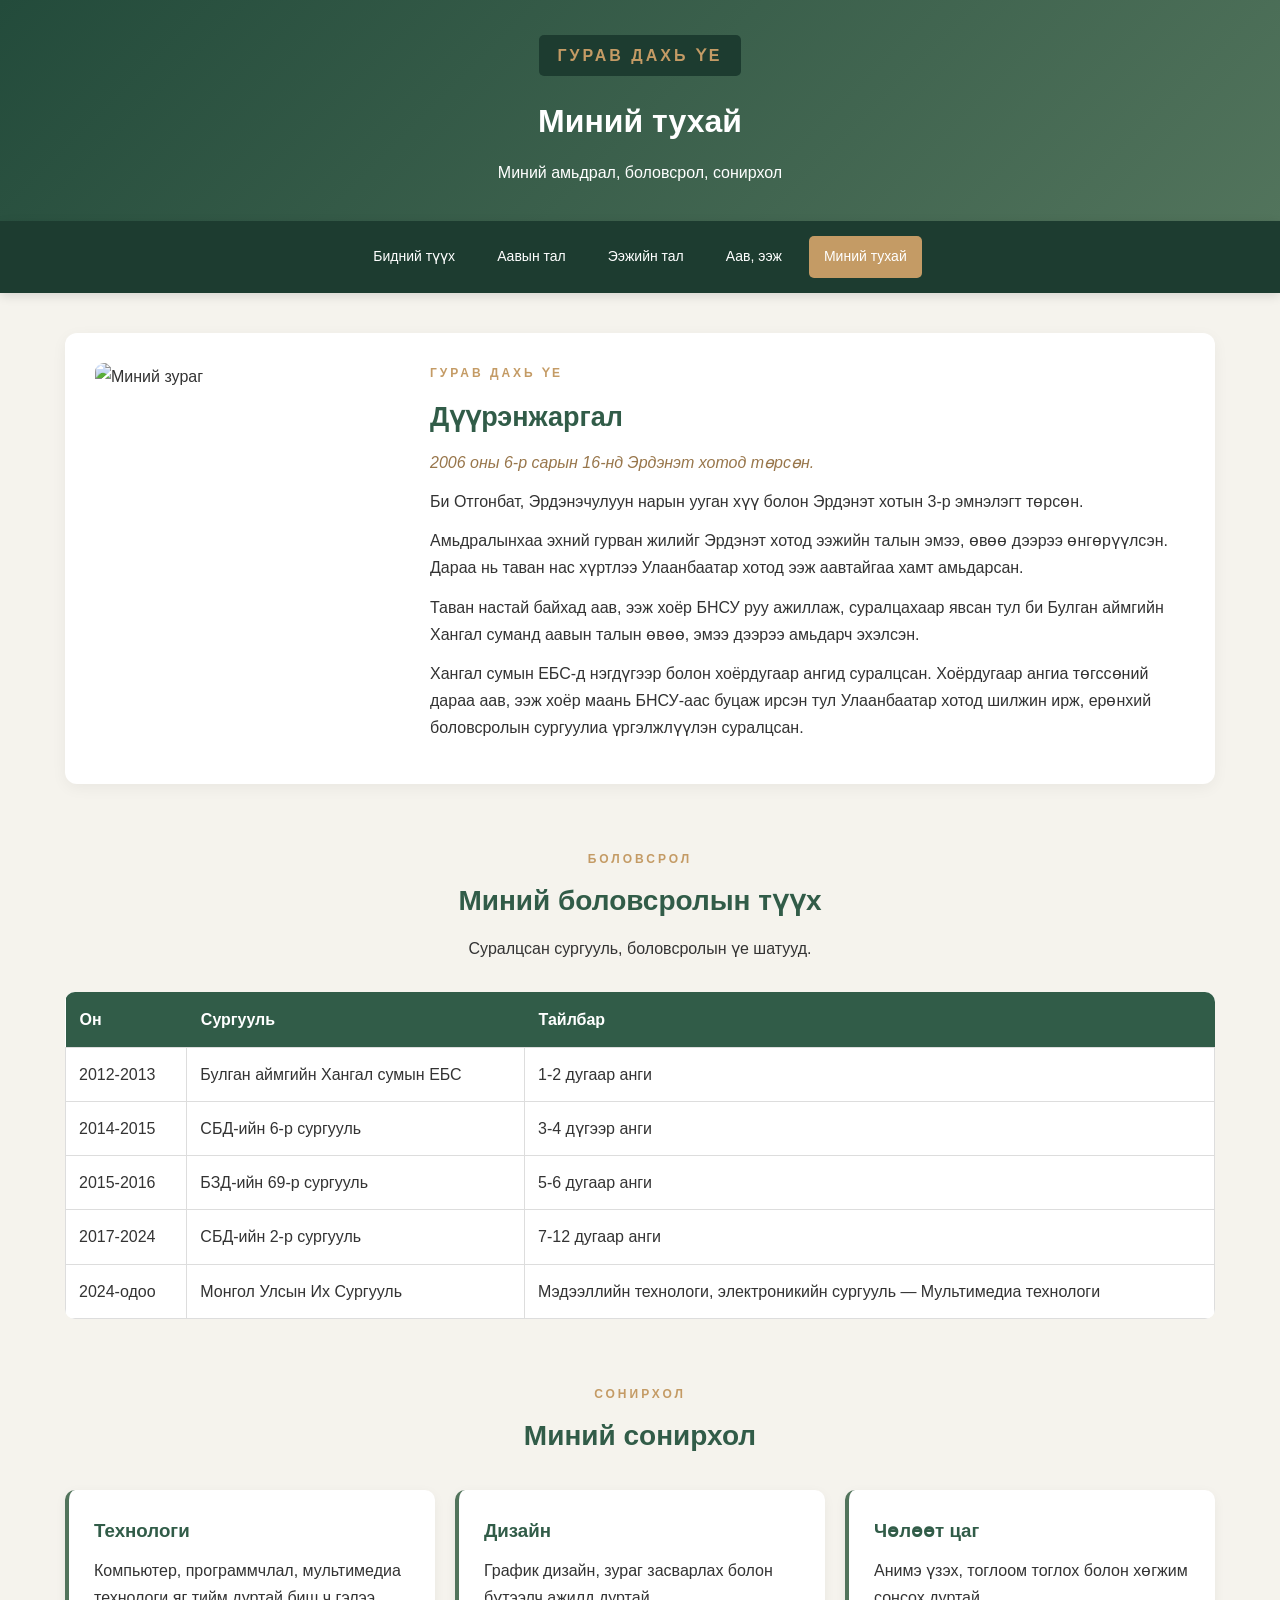
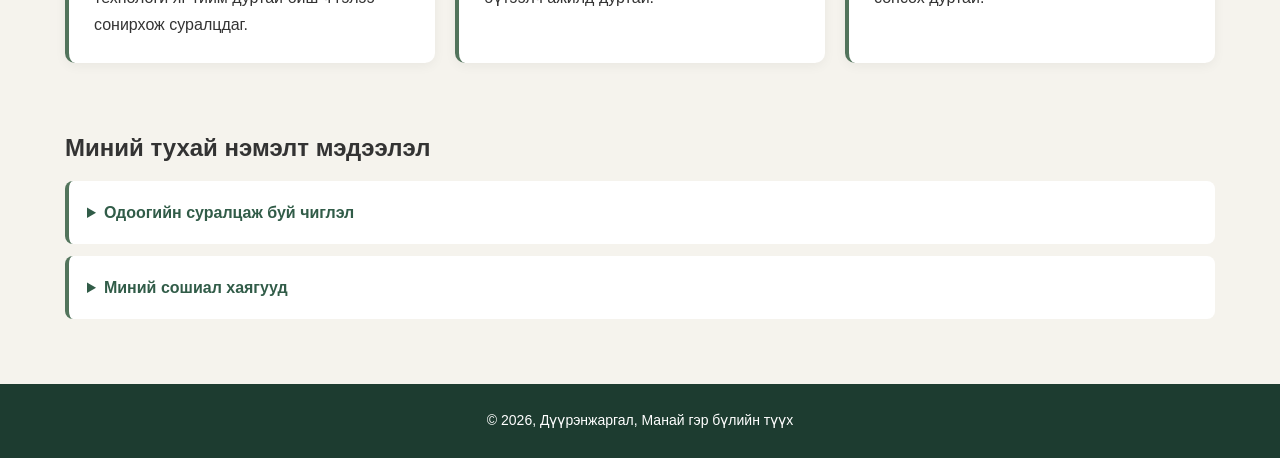
==== about-me.html @ 6577aba9 "Initial commit" ====
<!DOCTYPE html>
<html lang="mn">
<head>
    <meta charset="UTF-8">
    <meta name="viewport" content="width=device-width, initial-scale=1.0">
    <title>Миний тухай</title>
    <link rel="stylesheet" href="css/style.css">
</head>
<body>

<header class="hero small-hero">
    <p class="eyebrow">ГУРАВ ДАХЬ ҮЕ</p>
    <h1>Миний тухай</h1>
    <p>Миний амьдрал, боловсрол, сонирхол</p>
</header>

<nav class="navbar">
    <div class="nav-links">
        <a href="index.html">Бидний түүх</a>
        <a href="father-side.html">Аавын тал</a>
        <a href="mother-side.html">Ээжийн тал</a>
        <a href="parents.html">Аав, ээж</a>
        <a href="about-me.html" class="active">Миний тухай</a>
    </div>
</nav>

<main class="container">

    <section class="profile-section">
        <div class="profile-image">
            <img src="images/me.jpg" alt="Миний зураг">
        </div>

        <div class="profile-content">
            <p class="eyebrow">ГУРАВ ДАХЬ ҮЕ</p>
            <h2>Дүүрэнжаргал</h2>
            <p class="profile-meta">2006 оны 6-р сарын 16-нд Эрдэнэт хотод төрсөн.</p>

            <p>
                Би Отгонбат, Эрдэнэчулуун нарын ууган хүү болон
                Эрдэнэт хотын 3-р эмнэлэгт төрсөн.
            </p>

            <p>
                Амьдралынхаа эхний гурван жилийг Эрдэнэт хотод ээжийн талын эмээ, өвөө дээрээ
                өнгөрүүлсэн. Дараа нь таван нас хүртлээ Улаанбаатар хотод
                ээж аавтайгаа хамт амьдарсан.
            </p>

            <p>
                Таван настай байхад аав, ээж хоёр БНСУ руу ажиллаж,
                суралцахаар явсан тул би Булган аймгийн Хангал суманд
                аавын талын өвөө, эмээ дээрээ амьдарч эхэлсэн.
            </p>

            <p>
                Хангал сумын ЕБС-д нэгдүгээр болон хоёрдугаар ангид
                суралцсан. Хоёрдугаар ангиа төгссөний дараа аав, ээж
                хоёр маань БНСУ-аас буцаж ирсэн тул Улаанбаатар хотод шилжин ирж,
                ерөнхий боловсролын сургуулиа үргэлжлүүлэн суралцсан.
            </p>
        </div>
    </section>

    <section class="section">
        <div class="section-heading">
            <p class="eyebrow">БОЛОВСРОЛ</p>
            <h2>Миний боловсролын түүх</h2>
            <p>Суралцсан сургууль, боловсролын үе шатууд.</p>
        </div>

        <div class="table-wrapper">
            <table class="history-table">
                <thead>
                    <tr>
                        <th>Он</th>
                        <th>Сургууль</th>
                        <th>Тайлбар</th>
                    </tr>
                </thead>
                <tbody>
                    <tr>
                        <td>2012-2013</td>
                        <td>Булган аймгийн Хангал сумын ЕБС</td>
                        <td>1-2 дугаар анги</td>
                    </tr>
                    <tr>
                        <td>2014-2015</td>
                        <td>СБД-ийн 6-р сургууль</td>
                        <td>3-4 дүгээр анги</td>
                    </tr>
                    <tr>
                        <td>2015-2016</td>
                        <td>БЗД-ийн 69-р сургууль</td>
                        <td>5-6 дугаар анги</td>
                    </tr>
                    <tr>
                        <td>2017-2024</td>
                        <td>СБД-ийн 2-р сургууль</td>
                        <td>7-12 дугаар анги</td>
                    </tr>
                    <tr>
                        <td>2024-одоо</td>
                        <td>Монгол Улсын Их Сургууль</td>
                        <td>Мэдээллийн технологи, электроникийн сургууль — Мультимедиа технологи</td>
                    </tr>
                </tbody>
            </table>
        </div>
    </section>

    <section class="section">
        <div class="section-heading">
            <p class="eyebrow">СОНИРХОЛ</p>
            <h2>Миний сонирхол</h2>
        </div>

        <div class="three-columns">
            <article class="info-card">
                <h3>Технологи</h3>
                <p>Компьютер, программчлал, мультимедиа технологи яг тийм дуртай биш ч гэлээ сонирхож суралцдаг.</p>
            </article>

            <article class="info-card">
                <h3>Дизайн</h3>
                <p>График дизайн, зураг засварлах болон бүтээлч ажилд дуртай.</p>
            </article>

            <article class="info-card">
                <h3>Чөлөөт цаг</h3>
                <p>Анимэ үзэх, тоглоом тоглох болон хөгжим сонсох дуртай.</p>
            </article>
        </div>
    </section>

    <section class="section">
        <h2>Миний тухай нэмэлт мэдээлэл</h2>

        <details class="details-box">
            <summary>Одоогийн суралцаж буй чиглэл</summary>
            <p>
                Монгол Улсын Их Сургуулийн Мэдээллийн технологи,
                электроникийн сургуульд Мультимедиа технологийн
                чиглэлээр 3 дахь жилдээ суралцаж байна.
            </p>
        <p>
            Мультимедиа үндэс хичээлийн хүрээнд хийсэн
            бие даалтын ажлын бичлэг:
        </p>

        <a href="https://youtu.be/EFzO6CyvXyM?si=iTK5WCOiN3YHfoqz" target="_blank" rel="noopener noreferrer">
            <strong>YouTube дээр үзэх ↗</strong>
        </a>
    </details>

    <details class="details-box">
        <summary>Миний сошиал хаягууд</summary>

       <ul class="social-list">
        <li>
            <a href="https://www.instagram.com/duureenee_" target="_blank">Instagram</a>
        </li>
        <li>
            <a href="https://www.tiktok.com/@duureenee_?_r=1&_d=secCgYIASAHKAESPgo8j7yW2O2KAhLPruUxQSbtPMf03TEg50gJIzkhaP%2B1NIaPy%2BDslKJ%2FJIAg46CymDHPN7k2KRe9iY%2FRNoeLGgA%3D&_svg=1&checksum=2dd35c135b366a93d84dca21e876f95ca469c2e5ef000455eccaebfed2e9257a&item_author_type=1&reflow_sign_scene=7&rgssign=8.1.teAR1qZC9jIPKeew7ud1ng&sec_uid=MS4wLjABAAAAX5sRuEu1v2vLF45dK7wV9_Ve76e9AamxKpC_0fDRvYIUpPPIGw77Z9GDJSV2_k1_&sec_user_id=MS4wLjABAAAAX5sRuEu1v2vLF45dK7wV9_Ve76e9AamxKpC_0fDRvYIUpPPIGw77Z9GDJSV2_k1_&share_app_id=1233&share_author_id=6842816240626041861&share_link_id=9626656A-C388-4F99-AD65-F47573C6F922&share_region=MN&share_scene=1&sharer_language=en&social_share_type=4&source=h5_m&timestamp=1793550950&tt_from=copy&u_code=dd5gegm5gfdmmf&ug_btm=b0%2Cb0&user_id=6842816240626041861&utm_campaign=client_share&utm_medium=ios&utm_source=copy" target="_blank">TikTok</a>
        </li>
        <li>
            <a href="https://myanimelist.net/profile/duureenee?fbclid=IwVERDUAVUSlVleHRuA2FlbQIxMABwZG9mBWZkaWQWURbY0_G-WnhKmyNKahvS2L7gHcFxB3NydGMGYXBwX2lkCjY2Mjg1NjgzNzkAAR9ciQbsytD7GZ3TfmYDqZSru9wE37VJFkavtP6SkW127RtyiBxyV8KncRisOA_aem_poY-aoRYhwtYkMkJLmKjZQ" target="_blank">MyAnimeList</a>
        </li>
    </ul>
    </details>
</section>

</main>

<footer>
    <p>© 2026, Дүүрэнжаргал, Манай гэр бүлийн түүх</p>
</footer>

</body>
</html>
---- css/style.css ----
/* Үндсэн тохиргоо */
* {
    margin: 0;
    padding: 0;
    box-sizing: border-box;
}

html {
    scroll-behavior: smooth;
}

body {
    font-family: Arial, sans-serif;
    background-color: #f5f3ed;
    color: #333333;
    line-height: 1.7;
}

/* Дээд хэсэг */
.hero {
    background: linear-gradient(135deg, #234b3b, #52745c);
    color: white;
    text-align: center;
    padding: 65px 20px;
    min-height: 260px;
    display: flex;
    flex-direction: column;
    justify-content: center;
    align-items: center;
}

.hero h1 {
    font-size: 38px;
    margin: 10px 0;
}

.hero p {
    font-size: 16px;
}

.small-hero {
    min-height: 200px;
    padding: 35px 20px;
}

.small-hero h1 {
    font-size: 32px;
}

.eyebrow {
    color: #c49b65;
    font-size: 12px;
    font-weight: bold;
    letter-spacing: 3px;
    margin-bottom: 8px;
}

/* Цэс */
.navbar {
    background-color: #1d3c30;
    position: sticky;
    top: 0;
    z-index: 100;
    box-shadow: 0 3px 10px rgba(0, 0, 0, 0.12);
}

.nav-links {
    display: flex;
    justify-content: center;
    align-items: center;
    gap: 12px;
    flex-wrap: wrap;
    padding: 15px 10px;
}

.nav-links a {
    color: white;
    text-decoration: none;
    padding: 9px 15px;
    border-radius: 5px;
    font-size: 14px;
    transition: 0.3s;
}

.nav-links a:hover {
    background-color: #52745c;
    color: #ffffff;
}

.nav-links a:visited {
    color: #e5e5e5;
}

.nav-links a:active {
    background-color: #c49b65;
}

.nav-links a.active {
    background-color: #c49b65;
    color: white;
}

/* Үндсэн агуулга */
.container {
    width: 90%;
    max-width: 1150px;
    margin: 40px auto;
}

.section {
    margin: 65px 0;
}

.section-heading {
    text-align: center;
    margin-bottom: 30px;
}

.section-heading h2 {
    color: #315c48;
    font-size: 28px;
    margin-bottom: 10px;
}

/* Нүүр хуудасны танилцуулга */
.intro-section {
    display: flex;
    align-items: center;
    gap: 40px;
    background-color: white;
    padding: 35px;
    border-radius: 12px;
    box-shadow: 0 4px 15px rgba(0, 0, 0, 0.06);
}

.intro-text {
    flex: 1;
}

.intro-text h2 {
    color: #315c48;
    font-size: 29px;
    margin-bottom: 15px;
}

.intro-text p {
    margin-bottom: 12px;
}

.intro-image {
    flex: 1;
}

.intro-image img {
    width: 100%;
    height: 300px;
    object-fit: cover;
    border-radius: 10px;
}

/* Гэр бүлийн мод */
.family-tree {
    background-color: #ffffff;
    padding: 35px 20px;
    border-radius: 12px;
    text-align: center;
}

.tree-level {
    display: flex;
    justify-content: center;
    align-items: stretch;
    gap: 30px;
    flex-wrap: wrap;
}

.tree-card {
    background-color: #f5f3ed;
    border: 1px solid #d9dfd6;
    border-top: 5px solid #52745c;
    border-radius: 9px;
    padding: 22px;
    width: 260px;
    box-shadow: 0 3px 10px rgba(0, 0, 0, 0.05);
}

.tree-card h3 {
    color: #315c48;
    margin-bottom: 12px;
}

.tree-card a {
    display: inline-block;
    color: #315c48;
    font-weight: bold;
    margin-top: 12px;
    text-decoration: none;
}

.tree-card a:hover {
    color: #c49b65;
}

.highlight-card {
    background-color: #315c48;
    color: white;
    border-top-color: #c49b65;
}

.highlight-card h3 {
    color: white;
}

.tree-connector {
    color: #c49b65;
    font-size: 30px;
    margin: 10px 0;
}

/* Мэдээллийн карт */
.three-columns {
    display: grid;
    grid-template-columns: repeat(3, 1fr);
    gap: 20px;
}

.info-card {
    background-color: white;
    padding: 25px;
    border-radius: 10px;
    border-left: 4px solid #52745c;
    box-shadow: 0 3px 12px rgba(0, 0, 0, 0.05);
    transition: 0.3s;
}

.info-card:hover {
    transform: translateY(-5px);
}

.info-card h3 {
    color: #315c48;
    margin-bottom: 10px;
}

/* Намтрын хэсэг */
.profile-section {
    display: flex;
    align-items: flex-start;
    gap: 35px;
    background-color: white;
    padding: 30px;
    margin-bottom: 40px;
    border-radius: 12px;
    box-shadow: 0 4px 15px rgba(0, 0, 0, 0.05);
}

.profile-image {
    width: 300px;
    flex-shrink: 0;
}

.profile-image img {
    width: 100%;
    height: 350px;
    object-fit: cover;
    border-radius: 9px;
}

.profile-content {
    flex: 1;
}

.profile-content h2 {
    color: #315c48;
    font-size: 27px;
    margin-bottom: 8px;
}

.profile-content h3 {
    color: #52745c;
    margin-top: 22px;
    margin-bottom: 8px;
}

.profile-content p {
    margin-bottom: 12px;
}

.profile-content ul {
    padding-left: 22px;
    margin-bottom: 15px;
}

.profile-content li {
    margin-bottom: 6px;
}

.profile-meta {
    color: #98764b;
    font-style: italic;
    margin-bottom: 18px;
}

/* Хүүхдүүдийн жагсаалт */
.children-list {
    display: grid;
    grid-template-columns: repeat(2, 1fr);
    gap: 10px;
    margin: 15px 0;
}

.children-list div {
    background-color: #f5f3ed;
    padding: 10px 14px;
    border-radius: 6px;
    border-left: 3px solid #52745c;
}

/* Хүснэгт */
.table-wrapper {
    width: 100%;
    overflow-x: auto;
    background-color: white;
    border-radius: 10px;
}

.history-table {
    width: 100%;
    border-collapse: collapse;
    background-color: #ffffff;
}

.history-table th {
    background-color: #315c48;
    color: white;
    padding: 14px;
    text-align: left;
}

.history-table td {
    padding: 13px;
    border: 1px solid #dddddd;
}

.history-table tr:hover {
    background-color: #f0f4ed;
}

/* Зургийн цомог */
.gallery-grid {
    display: grid;
    grid-template-columns: repeat(3, 1fr);
    gap: 22px;
}

.gallery-grid figure {
    background-color: white;
    padding: 10px;
    border-radius: 10px;
    box-shadow: 0 3px 12px rgba(0, 0, 0, 0.07);
    transition: 0.3s;
}

.gallery-grid figure:hover {
    transform: translateY(-5px);
}

.gallery-grid img {
    width: 100%;
    height: 230px;
    object-fit: cover;
    border-radius: 7px;
}

.gallery-grid figcaption {
    text-align: center;
    padding: 10px;
    color: #315c48;
    font-size: 14px;
}

/* Дэлгэгддэг мэдээлэл */
.details-box {
    background-color: white;
    padding: 18px;
    margin: 12px 0;
    border-radius: 8px;
    border-left: 4px solid #52745c;
}

.details-box summary {
    color: #315c48;
    font-weight: bold;
    cursor: pointer;
}

.details-box p {
    margin-top: 12px;
}

/* Ишлэл */
.quote-section {
    background-color: #315c48;
    color: white;
    padding: 45px 25px;
    text-align: center;
    border-radius: 12px;
}

.quote-section h2 {
    margin-bottom: 15px;
}

.quote-section p {
    font-size: 18px;
    font-style: italic;
}

/* Доод хэсэг */
footer {
    background-color: #1d3c30;
    color: white;
    text-align: center;
    padding: 25px 15px;
    margin-top: 60px;
}

footer p {
    font-size: 14px;
}

/* Гар утас болон жижиг дэлгэц */
@media screen and (max-width: 768px) {

    .hero h1 {
        font-size: 28px;
    }

    .nav-links {
        gap: 5px;
    }

    .nav-links a {
        padding: 7px 9px;
        font-size: 12px;
    }

    .intro-section {
        flex-direction: column;
        padding: 22px;
    }

    .intro-image img {
        height: 230px;
    }

    .profile-section {
        flex-direction: column;
        padding: 20px;
    }

    .profile-image {
        width: 100%;
    }

    .profile-image img {
        height: 300px;
    }

    .three-columns {
        grid-template-columns: 1fr;
    }

    .gallery-grid {
        grid-template-columns: repeat(2, 1fr);
    }

    .children-list {
        grid-template-columns: 1fr;
    }

    .tree-level {
        flex-direction: column;
        align-items: center;
    }

    .tree-card {
        width: 100%;
        max-width: 300px;
    }
}

@media screen and (max-width: 480px) {

    .gallery-grid {
        grid-template-columns: 1fr;
    }

    .hero {
        padding: 40px 15px;
    }

    .hero h1 {
        font-size: 24px;
    }

    .container {
        width: 94%;
    }
}

/* URGIIN MOD - ZASVAR */

.family-tree {
    display: flex;
    flex-direction: column;
    align-items: center;
    padding: 35px 20px;
    text-align: center;
    overflow: visible;
}

/* OVEE, EMEE */
.tree-generation {
    display: grid;
    grid-template-columns: repeat(2, minmax(0, 1fr));
    gap: 35px;
    width: 100%;
    max-width: 900px;
}

.tree-couple,
.tree-level {
    display: flex;
    justify-content: center;
    align-items: stretch;
    gap: 14px;
    width: 100%;
}

.tree-card {
    position: relative;
    flex: 1 1 0;
    width: 100%;
    max-width: 260px;
    min-width: 0;
    min-height: 125px;
    padding: 25px 12px 18px;
    overflow: hidden;
    background-color: white;
    border: 1px solid #d9dfd6;
    border-radius: 10px;
    border-top: none;
    box-shadow: 0 3px 10px rgba(0, 0, 0, 0.06);
    text-align: center;
}

/* HUISIIN UNGE */
.gender-line {
    position: absolute;
    top: 0;
    left: 0;
    width: 100%;
    height: 6px;
}

.tree-card.male .gender-line {
    background-color: #619ac8;
}

.tree-card.female .gender-line {
    background-color: #e49ab4;
}

.tree-card small {
    display: block;
    margin-bottom: 7px;
    color: #777166;
    font-size: 13px;
    font-weight: bold;
}

.tree-card h3 {
    margin: 5px 0;
    color: #315c48;
    font-size: 17px;
    line-height: 1.4;
    overflow-wrap: anywhere;
}

.tree-card p {
    color: #777166;
    font-size: 14px;
}

/* OVOO EMEEGEES AAV EEJ RU HOLBOH */
.tree-branches {
    display: grid;
    grid-template-columns: repeat(2, minmax(0, 1fr));
    gap: 35px;
    width: 100%;
    max-width: 900px;
    height: 45px;
}

.branch {
    justify-self: center;
    width: 2px;
    height: 100%;
    background-color: #c49b65;
}

/* AAV EEJ */
.parents-connection {
    position: relative;
    display: flex;
    justify-content: center;
    width: 100%;
    max-width: 560px;
}

.parents-connection::before {
    position: absolute;
    top: 0;
    left: 25%;
    right: 25%;
    height: 2px;
    content: "";
    background-color: #c49b65;
}

.parents-connection .tree-level {
    width: 100%;
    gap: 16px;
}

.parents-connection .tree-card {
    margin-top: 18px;
}

/* HUUHED */
.child-branch {
    width: 2px;
    height: 40px;
    margin: 0 auto;
    background-color: #c49b65;
}

.children-area {
    display: flex;
    flex-direction: column;
    align-items: center;
    width: 100%;
}

.children-title {
    display: flex;
    justify-content: center;
    align-items: center;
    gap: 12px;
    margin-bottom: 15px;
    color: #315c48;
    font-size: 18px;
}

.children-title span {
    width: 35px;
    height: 1px;
    background-color: #c49b65;
}

.highlight-card {
    flex: initial;
    width: 260px;
    max-width: 100%;
    border-color: #d9dfd6;
    background-color: #f5f3ed;
}

/* TABLET */
@media screen and (max-width: 768px) {
    .tree-generation {
        gap: 18px;
    }

    .tree-couple {
        gap: 9px;
    }

    .tree-card {
        padding: 22px 9px 15px;
    }

    .tree-card h3 {
        font-size: 15px;
    }
}

/* MOBILE */
@media screen and (max-width: 480px) {
    .family-tree {
        padding: 22px 8px;
    }

    .tree-generation {
        grid-template-columns: 1fr;
        gap: 20px;
    }

    .tree-couple {
        gap: 10px;
    }

    .tree-card {
        min-height: 110px;
        padding: 21px 7px 13px;
    }

    .tree-card h3 {
        font-size: 13px;
    }

    .tree-card p,
    .tree-card small {
        font-size: 11px;
    }

    .tree-branches {
        grid-template-columns: 1fr;
        height: 30px;
        gap: 0;
    }

    .tree-branches .branch:nth-child(2) {
        display: none;
    }

    .parents-connection::before {
        display: none;
    }

    .parents-connection .tree-level {
        flex-direction: row;
        align-items: stretch;
        gap: 8px;
    }

    .parents-connection .tree-card {
        margin-top: 10px;
    }

    .highlight-card {
        width: 220px;
    }
}
/* ZURGIIG BUTNEER NI HARUULAH */

.profile-image img {
    width: 100%;
    height: auto;
    min-height: 0;
    max-height: 450px;
    object-fit: contain;
}

.intro-image img {
    width: 100%;
    height: auto;
    max-height: 400px;
    object-fit: contain;
}

.gallery-grid img {
    width: 100%;
    height: 230px;
    object-fit: contain;
    background-color: #f5f3ed;
}


/* AAV EEJIIG NEG MOROND BAILUULAH */

.parents-connection {
    display: flex;
    justify-content: center;
    width: 100%;
    max-width: 560px;
    margin: 0 auto;
}

.parents-connection .tree-level {
    display: grid;
    grid-template-columns: repeat(2, minmax(0, 1fr));
    width: 100%;
    max-width: 560px;
    gap: 16px;
}

.parents-connection .tree-card {
    width: 100%;
    max-width: none;
    min-width: 0;
    margin-top: 18px;
}

/* GAR UTAS */
@media screen and (max-width: 480px) {
    .parents-connection .tree-level {
        grid-template-columns: repeat(2, minmax(0, 1fr));
        gap: 8px;
    }

    .parents-connection .tree-card {
        padding: 18px 5px;
    }
}
.hero .eyebrow {
    background: #1d3c30;
    padding: 7px 18px;
    border-radius: 5px;
}
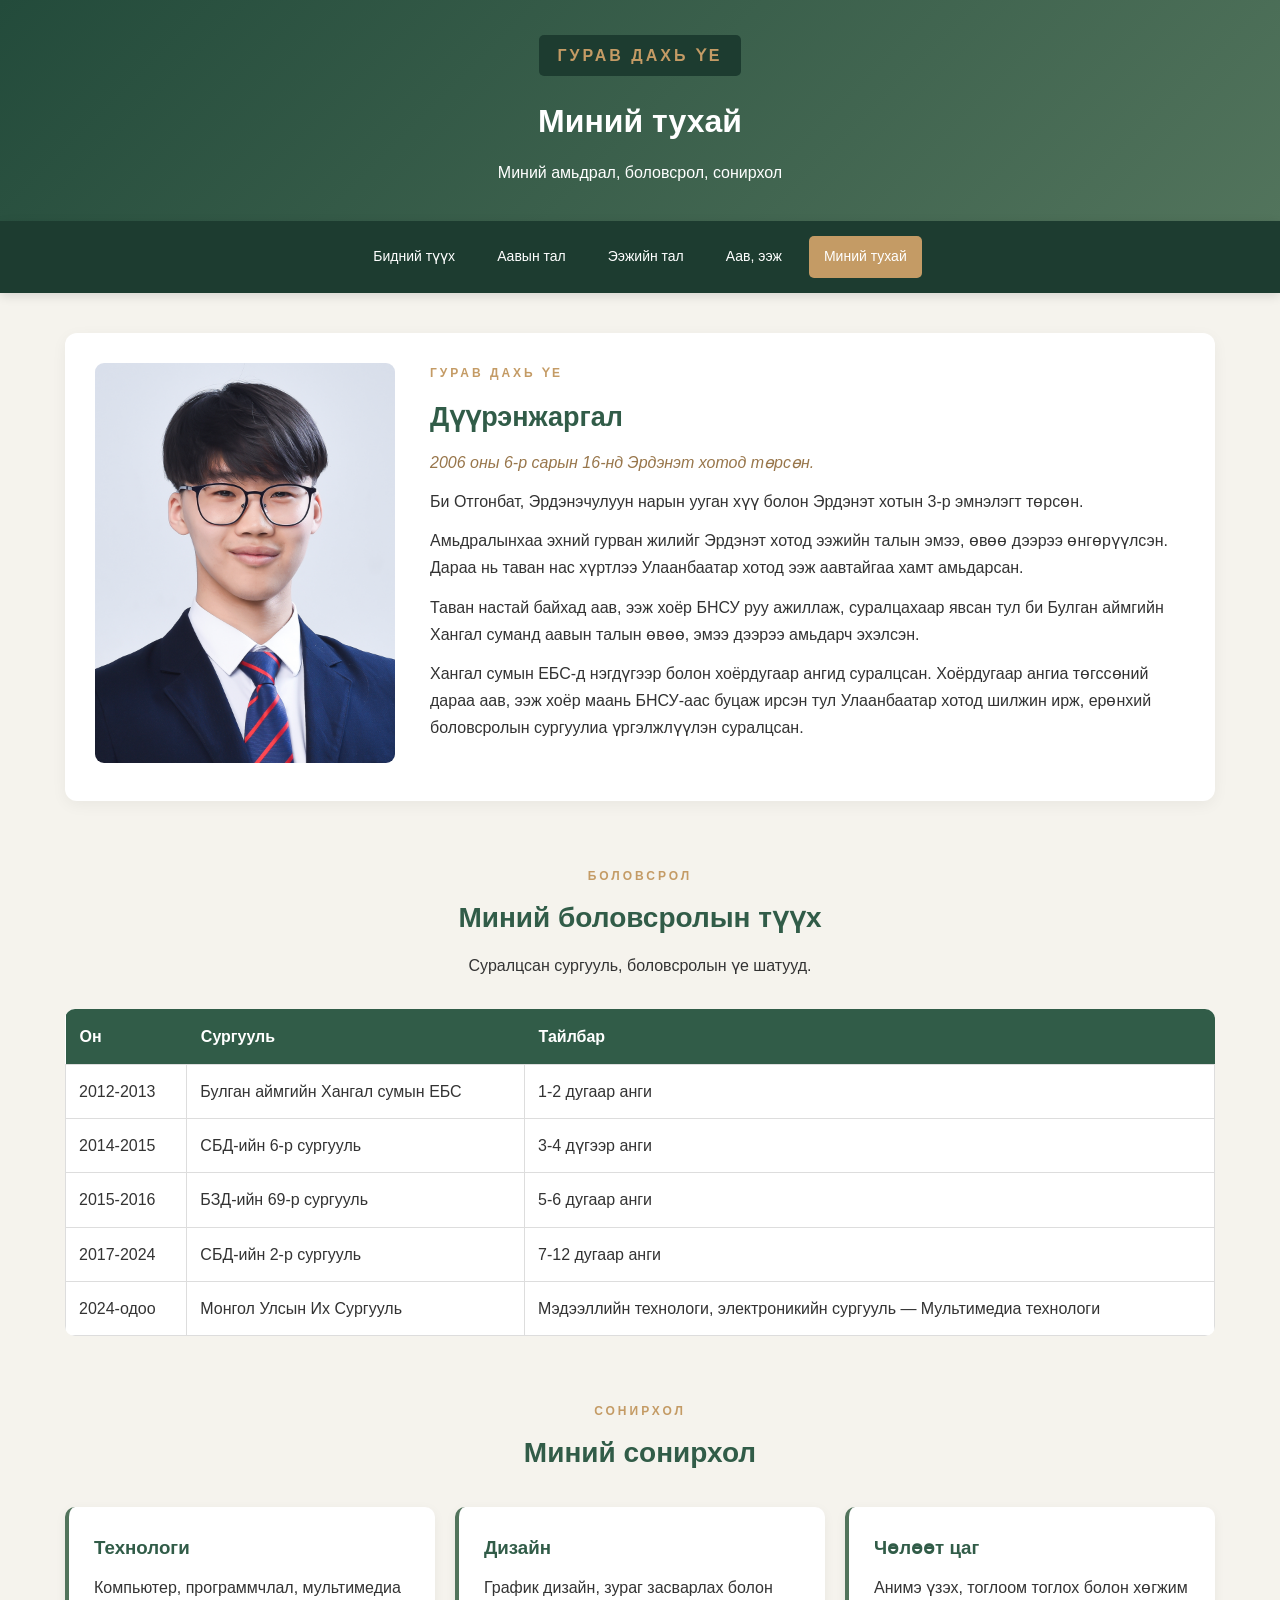
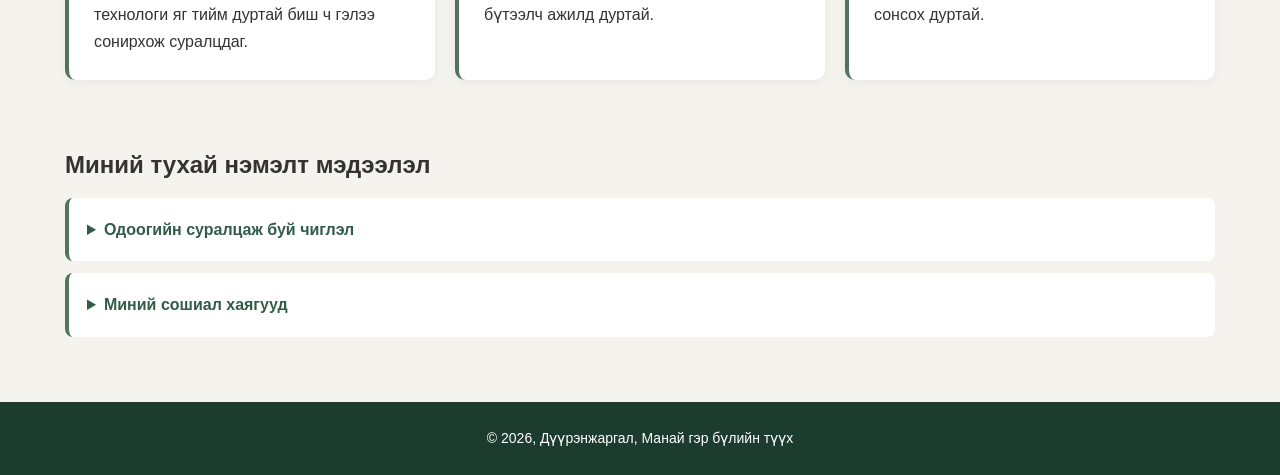
==== commit 435612e3: "fix" ====
--- a/about-me.html
+++ b/about-me.html
@@ -29,7 +29,7 @@
 
     <section class="profile-section">
         <div class="profile-image">
-            <img src="images/me.jpg" alt="Миний зураг">
+            <img src="images/me.JPG" alt="Миний зураг">
         </div>
 
         <div class="profile-content">
